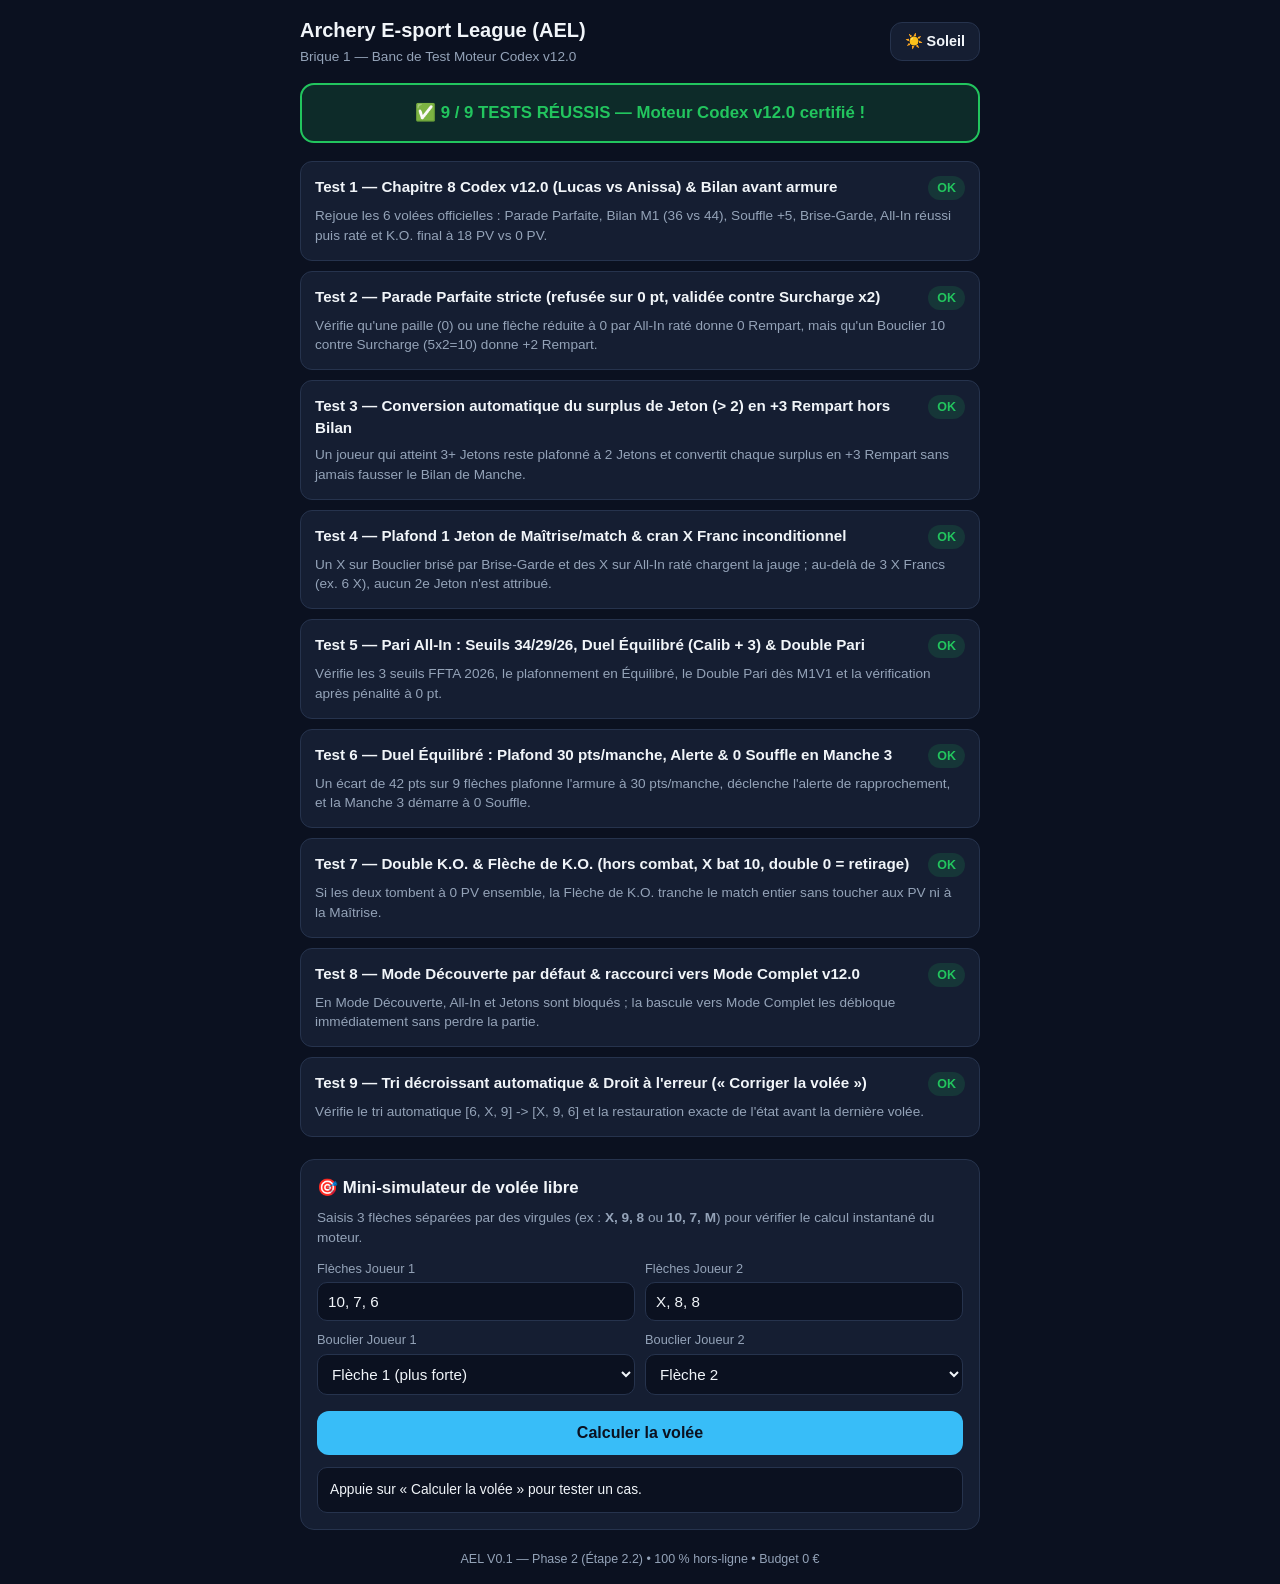
==== index.html @ cdd1b769 "Add files via upload" ====
<!DOCTYPE html>
<html lang="fr">
<head>
  <meta charset="UTF-8">
  <meta name="viewport" content="width=device-width, initial-scale=1.0">
  <title>AEL V0.1 — Banc de Test Moteur Codex v12.0</title>
  <style>
    :root {
      --bg: #0b1120;
      --card: #151e32;
      --border: #26334d;
      --text: #f1f5f9;
      --muted: #94a3b8;
      --accent: #38bdf8;
      --ok: #22c55e;
      --ok-bg: rgba(34, 197, 94, 0.14);
      --ko: #ef4444;
      --ko-bg: rgba(239, 68, 68, 0.14);
      --gold: #facc15;
    }
    body.soleil {
      --bg: #f8fafc;
      --card: #ffffff;
      --border: #cbd5e1;
      --text: #0f172a;
      --muted: #475569;
      --accent: #0284c7;
      --ok: #15803d;
      --ok-bg: #dcfce7;
      --ko: #b91c1c;
      --ko-bg: #fee2e2;
      --gold: #ca8a04;
    }
    * { box-sizing: border-box; }
    body {
      margin: 0;
      font-family: -apple-system, BlinkMacSystemFont, "Segoe UI", Roboto, sans-serif;
      background: var(--bg);
      color: var(--text);
      padding: 16px;
      line-height: 1.45;
    }
    .wrap { max-width: 680px; margin: 0 auto; }
    header {
      display: flex;
      justify-content: space-between;
      align-items: center;
      gap: 12px;
      margin-bottom: 16px;
    }
    h1 { font-size: 1.25rem; margin: 0; }
    .subtitle { font-size: 0.85rem; color: var(--muted); margin-top: 2px; }
    .btn-theme {
      background: var(--card);
      color: var(--text);
      border: 1px solid var(--border);
      border-radius: 12px;
      padding: 10px 14px;
      font-size: 0.9rem;
      font-weight: 600;
      cursor: pointer;
      white-space: nowrap;
    }
    .banner {
      padding: 16px;
      border-radius: 14px;
      margin-bottom: 18px;
      border: 2px solid var(--border);
      font-weight: 700;
      font-size: 1.05rem;
      text-align: center;
    }
    .banner.ok { background: var(--ok-bg); border-color: var(--ok); color: var(--ok); }
    .banner.ko { background: var(--ko-bg); border-color: var(--ko); color: var(--ko); }
    .test-card {
      background: var(--card);
      border: 1px solid var(--border);
      border-radius: 12px;
      padding: 14px;
      margin-bottom: 10px;
    }
    .test-head {
      display: flex;
      justify-content: space-between;
      align-items: flex-start;
      gap: 10px;
      font-weight: 700;
      font-size: 0.95rem;
    }
    .badge {
      padding: 3px 9px;
      border-radius: 999px;
      font-size: 0.78rem;
      font-weight: 800;
      white-space: nowrap;
    }
    .badge.ok { background: var(--ok-bg); color: var(--ok); }
    .badge.ko { background: var(--ko-bg); color: var(--ko); }
    .test-detail {
      margin-top: 6px;
      font-size: 0.85rem;
      color: var(--muted);
    }
    .sim-box {
      background: var(--card);
      border: 1px solid var(--border);
      border-radius: 14px;
      padding: 16px;
      margin-top: 22px;
    }
    .sim-box h2 { margin: 0 0 8px 0; font-size: 1.05rem; }
    .grid2 { display: grid; grid-template-columns: 1fr 1fr; gap: 10px; margin-bottom: 10px; }
    label { display: block; font-size: 0.8rem; color: var(--muted); margin-bottom: 4px; }
    input, select {
      width: 100%;
      padding: 10px;
      border-radius: 10px;
      border: 1px solid var(--border);
      background: var(--bg);
      color: var(--text);
      font-size: 0.95rem;
    }
    .btn-run {
      width: 100%;
      padding: 13px;
      border: none;
      border-radius: 12px;
      background: var(--accent);
      color: #0b1120;
      font-weight: 800;
      font-size: 1rem;
      cursor: pointer;
      margin-top: 6px;
    }
    .sim-out {
      margin-top: 12px;
      padding: 12px;
      border-radius: 10px;
      background: var(--bg);
      border: 1px solid var(--border);
      font-size: 0.86rem;
      white-space: pre-line;
    }
    footer {
      margin-top: 20px;
      text-align: center;
      font-size: 0.78rem;
      color: var(--muted);
    }
  </style>
</head>
<body>
  <div class="wrap">
    <header>
      <div>
        <h1>Archery E-sport League (AEL)</h1>
        <div class="subtitle">Brique 1 — Banc de Test Moteur Codex v12.0</div>
      </div>
      <button class="btn-theme" id="btnTheme" type="button">☀️ Soleil</button>
    </header>

    <div id="globalBanner" class="banner">Exécution des tests automatiques...</div>
    <div id="testsList"></div>

    <section class="sim-box">
      <h2>🎯 Mini-simulateur de volée libre</h2>
      <p class="subtitle" style="margin-bottom:12px;">
        Saisis 3 flèches séparées par des virgules (ex : <strong>X, 9, 8</strong> ou <strong>10, 7, M</strong>) pour vérifier le calcul instantané du moteur.
      </p>
      <div class="grid2">
        <div>
          <label for="f1">Flèches Joueur 1</label>
          <input id="f1" type="text" value="10, 7, 6">
        </div>
        <div>
          <label for="f2">Flèches Joueur 2</label>
          <input id="f2" type="text" value="X, 8, 8">
        </div>
      </div>
      <div class="grid2">
        <div>
          <label for="b1">Bouclier Joueur 1</label>
          <select id="b1">
            <option value="0" selected>Flèche 1 (plus forte)</option>
            <option value="1">Flèche 2</option>
            <option value="2">Flèche 3</option>
            <option value="">Aucun (3 Attaques)</option>
          </select>
        </div>
        <div>
          <label for="b2">Bouclier Joueur 2</label>
          <select id="b2">
            <option value="0">Flèche 1 (plus forte)</option>
            <option value="1" selected>Flèche 2</option>
            <option value="2">Flèche 3</option>
            <option value="">Aucun (3 Attaques)</option>
          </select>
        </div>
      </div>
      <button class="btn-run" id="btnSim" type="button">Calculer la volée</button>
      <div class="sim-out" id="simOut">Appuie sur « Calculer la volée » pour tester un cas.</div>
    </section>

    <footer>AEL V0.1 — Phase 2 (Étape 2.2) • 100 % hors-ligne • Budget 0 €</footer>
  </div>

  <script src="moteur.js"></script>
  <script>
    (function () {
      'use strict';

      // Bascule thème Sombre / Plein Soleil
      const btnTheme = document.getElementById('btnTheme');
      btnTheme.addEventListener('click', function () {
        document.body.classList.toggle('soleil');
        btnTheme.textContent = document.body.classList.contains('soleil') ? '🌙 Sombre' : '☀️ Soleil';
      });

      const M = window.AELMoteur;
      const resultats = [];

      function assert(condition, message) {
        if (!condition) throw new Error(message);
      }

      function executerTest(numero, titre, detail, fn) {
        try {
          fn();
          resultats.push({ numero, titre, detail, ok: true });
        } catch (err) {
          resultats.push({ numero, titre, detail: 'ERREUR : ' + err.message, ok: false });
        }
      }

      // ----------------------------------------------------------------------
      // SUITE OFFICIELLE DES 9 TESTS OBLIGATOIRES (PLAN DE TESTS V0.1)
      // ----------------------------------------------------------------------

      // TEST 1 : Exemple complet Chapitre 8 du Codex v12.0 (Lucas vs Anissa)
      executerTest(
        1,
        'Chapitre 8 Codex v12.0 (Lucas vs Anissa) & Bilan avant armure',
        'Rejoue les 6 volées officielles : Parade Parfaite, Bilan M1 (36 vs 44), Souffle +5, Brise-Garde, All-In réussi puis raté et K.O. final à 18 PV vs 0 PV.',
        function () {
          const match = M.creerMatch({
            modeJeu: 'complet',
            typeDuel: 'pur',
            joueurs: [
              { nom: 'Lucas', arme: 'classique' },
              { nom: 'Anissa', arme: 'classique' }
            ]
          });
          assert(match.joueurs[0].seuilAllIn === 29, 'Seuil Classique doit être 29');

          // M1V1
          M.resoudreVolee(match, { bouclier: 0 }, { bouclier: 1 }, [10, 7, 6], ['X', 8, 8]);
          assert(match.joueurs[0].pv === 89, 'M1V1 Lucas doit être à 89 PV');
          assert(match.joueurs[1].pv === 93, 'M1V1 Anissa doit être à 93 PV');
          assert(match.joueurs[1].armureRempart === 2, 'M1V1 Anissa doit avoir +2 Rempart');
          assert(match.joueurs[1].cransMaitrise === 1, 'M1V1 Anissa doit avoir 1 cran Maîtrise');
          assert(M.getBilanManche(match.joueurs[0]) === 10, 'M1V1 Bilan Lucas = 10');
          assert(M.getBilanManche(match.joueurs[1]) === 4, 'M1V1 Bilan Anissa = 4');

          // M1V2 (Lucas +20 / Anissa +20 dont 2 absorbés par Rempart -> 75 PV)
          M.resoudreVolee(match, {}, {}, [8, 6, 6], [8, 6, 6]);
          assert(match.joueurs[0].pv === 69, 'M1V2 Lucas = 69 PV');
          assert(match.joueurs[1].pv === 75, 'M1V2 Anissa = 75 PV');

          // M1V3 (Anissa Parade Parfaite L1 -> +2 Rempart conservé, gagne M1 36 vs 44)
          const rM1V3 = M.resoudreVolee(match, {}, { bouclier: 0 }, [8, 7, 7], [8, 7, 7]);
          assert(match.joueurs[0].pv === 55, 'Fin M1 Lucas = 55 PV');
          assert(match.joueurs[1].pv === 61, 'Fin M1 Anissa = 61 PV');
          assert(rM1V3.finManche.bilans[0] === 44 && rM1V3.finManche.bilans[1] === 36, 'Bilans M1 attendus : 44 vs 36');
          assert(match.joueurs[1].manchesGagnees === 1, 'Anissa doit mener 1-0');
          assert(M.getArmureActive(match.joueurs[1]) === 7, 'Début M2 Anissa = 7 Armure Active (5 Souffle + 2 Rempart)');
          assert(match.joueurs[0].jetons === 1, 'Début M2 Lucas = 1 Jeton Comeback');

          // M2V1 (Brise-Garde L1 de Lucas sur Bouclier L1 d'Anissa)
          M.resoudreVolee(match, { jeton: { type: 'brise_garde', ligne: 0 } }, { bouclier: 0 }, [10, 9, 8], [9, 8, 7]);
          assert(match.joueurs[0].pv === 40, 'M2V1 Lucas = 40 PV');
          assert(match.joueurs[1].pv === 41, 'M2V1 Anissa = 41 PV');
          assert(M.getArmureActive(match.joueurs[1]) === 0, 'M2V1 Armure Anissa vidée');
          assert(M.getBilanManche(match.joueurs[1]) === 27, 'Bilan M2 Anissa calculé AVANT armure = 27');

          // M2V2 (Pari All-In réussi de Lucas : X+9+8 = 29 >= 29)
          M.resoudreVolee(match, { allIn: true }, { bouclier: 0 }, ['X', 9, 8], [10, 8, 7]);
          assert(match.joueurs[0].pv === 25, 'M2V2 Lucas = 25 PV');
          assert(match.joueurs[1].pv === 7, 'M2V2 Anissa = 7 PV');

          // M2V3 (Riposte All-In ratée d'Anissa : 24 < 29 -> K.O.)
          M.resoudreVolee(match, { bouclier: 0 }, { allIn: true }, [10, 9, 8], [9, 8, 7]);
          assert(match.joueurs[0].pv === 18, 'M2V3 Lucas = 18 PV');
          assert(match.joueurs[0].armureRempart === 2, 'M2V3 Lucas gagne +2 Rempart sur Parade Parfaite 10 vs 4');
          assert(match.joueurs[1].pv === 0, 'M2V3 Anissa tombe à 0 PV');
          assert(match.statut === 'termine' && match.vainqueur === 0, 'Lucas gagne par K.O.');
        }
      );

      // TEST 2 : Parade Parfaite stricte (0 pt refusé, Surcharge x2 validée)
      executerTest(
        2,
        'Parade Parfaite stricte (refusée sur 0 pt, validée contre Surcharge x2)',
        'Vérifie qu\'une paille (0) ou une flèche réduite à 0 par All-In raté donne 0 Rempart, mais qu\'un Bouclier 10 contre Surcharge (5x2=10) donne +2 Rempart.',
        function () {
          const m = M.creerMatch({
            modeJeu: 'complet',
            typeDuel: 'pur',
            joueurs: [{ nom: 'A', arme: 'classique' }, { nom: 'B', arme: 'classique' }]
          });
          // 2a : Bouclier 8 vs Paille M (0) -> 0 Rempart
          M.resoudreVolee(m, { bouclier: 2 }, {}, [10, 9, 8], [10, 9, 'M']);
          assert(m.joueurs[0].armureRempart === 0, 'Parade contre paille 0 ne doit donner 0 Rempart');

          // 2b : Bouclier 8 vs flèche à 1 réduite à 0 par All-In raté -> 0 Rempart
          M.resoudreVolee(m, { bouclier: 2 }, { allIn: true }, [9, 8, 8], [5, 5, 1]);
          assert(m.joueurs[0].armureRempart === 0, 'Parade contre attaque réduite à 0 (All-In raté) = 0 Rempart');

          // 2c : Bouclier 10 vs Surcharge x2 sur 5 (=10) -> Parade Parfaite (+2 Rempart)
          m.joueurs[1].jetons = 1;
          M.resoudreVolee(m, { bouclier: 0 }, { jeton: { type: 'surcharge', ligne: 0 } }, [10, 8, 7], [5, 5, 5]);
          assert(m.joueurs[0].armureRempart === 2, 'Parade contre Surcharge x2 (10 >= 10) doit donner +2 Rempart');
        }
      );

      // TEST 3 : Surplus de Jeton (> 2) converti en +3 Rempart HORS Bilan de Manche
      executerTest(
        3,
        'Conversion automatique du surplus de Jeton (> 2) en +3 Rempart hors Bilan',
        'Un joueur qui atteint 3+ Jetons reste plafonné à 2 Jetons et convertit chaque surplus en +3 Rempart sans jamais fausser le Bilan de Manche.',
        function () {
          const m = M.creerMatch({
            modeJeu: 'complet',
            typeDuel: 'pur',
            joueurs: [{ nom: 'A', arme: 'classique' }, { nom: 'B', arme: 'classique' }]
          });
          // M1 : A perd M1 (2,2,2 vs 3,3,3 -> A=72 PV / B=81 PV, A reçoit +1 Jeton Comeback)
          M.resoudreVolee(m, {}, {}, [2, 2, 2], [3, 3, 3]);
          M.resoudreVolee(m, {}, {}, [2, 2, 2], [3, 3, 3]);
          M.resoudreVolee(m, {}, {}, [2, 2, 2], [3, 3, 3]);
          assert(m.manche === 2 && m.joueurs[0].jetons === 1, 'A doit avoir 1 Jeton en M2');

          // M2 : B a déjà 2 jetons en réserve ; A gagne M2 (3,3,3 vs 2,2,2 -> A=54 PV / B=59 PV) -> M3 décisive
          m.joueurs[1].jetons = 2;
          M.resoudreVolee(m, {}, {}, [3, 3, 3], [2, 2, 2]);
          M.resoudreVolee(m, {}, {}, [3, 3, 3], [2, 2, 2]);
          M.resoudreVolee(m, {}, {}, [3, 3, 3], [2, 2, 2]);
          // Entrée en M3 (1-1) : B perd M2 (+1 Comeback -> surplus +3) ET reçoit Adrénaline (+1 -> surplus +3) = +6 Rempart !
          assert(m.manche === 3, 'On doit être en Manche 3 décisive');
          assert(m.joueurs[1].jetons === 2, 'B reste plafonné à 2 Jetons');
          assert(m.joueurs[1].armureRempart === 6, 'B doit avoir reçu +6 Rempart (2 jetons en surplus x 3)');
          assert(M.getBilanManche(m.joueurs[1]) === 0, 'Le Rempart de surplus ne compte JAMAIS dans le Bilan de Manche');
        }
      );

      // TEST 4 : Plafond strict à 1 Jeton de Maîtrise/match + cran X inconditionnel
      executerTest(
        4,
        'Plafond 1 Jeton de Maîtrise/match & cran X Franc inconditionnel',
        'Un X sur Bouclier brisé par Brise-Garde et des X sur All-In raté chargent la jauge ; au-delà de 3 X Francs (ex. 6 X), aucun 2e Jeton n\'est attribué.',
        function () {
          const m = M.creerMatch({
            modeJeu: 'complet',
            typeDuel: 'pur',
            joueurs: [{ nom: 'A', arme: 'classique' }, { nom: 'B', arme: 'classique' }]
          });
          m.joueurs[1].jetons = 1;
          // Volée 1 : A joue un Bouclier X (12) fracassé par Brise-Garde de B -> +1 cran quand même !
          M.resoudreVolee(m, { bouclier: 0 }, { jeton: { type: 'brise_garde', ligne: 0 } }, ['X', 6, 6], [8, 6, 6]);
          assert(m.joueurs[0].cransMaitrise === 1, 'X sur Bouclier brisé doit donner +1 cran');

          // Volée 2 : A rate son All-In avec 2 X + M (24 < 29) -> +2 crans -> atteint 3/3 -> +1 Jeton de Maîtrise !
          M.resoudreVolee(m, { allIn: true }, {}, ['X', 'X', 'M'], [6, 6, 6]);
          assert(m.joueurs[0].jetonMaitriseObtenu === true, 'Jeton de Maîtrise obtenu à 3 X');
          assert(m.joueurs[0].jetons === 1, 'A possède 1 Jeton');

          // Volée 3 : A tire encore 3 X Francs (6 X au total) -> 0 nouveau Jeton !
          M.resoudreVolee(m, {}, {}, ['X', 'X', 'X'], [5, 5, 5]);
          assert(m.joueurs[0].jetons === 1, 'Plafond strict : aucun 2e Jeton de Maîtrise malgré 6 X');
        }
      );

      // TEST 5 : Pari All-In (Seuils 34/29/26, Calib + 3 plafonné, Double Pari, Pénalité)
      executerTest(
        5,
        'Pari All-In : Seuils 34/29/26, Duel Équilibré (Calib + 3) & Double Pari',
        'Vérifie les 3 seuils FFTA 2026, le plafonnement en Équilibré, le Double Pari dès M1V1 et la vérification après pénalité à 0 pt.',
        function () {
          assert(M.calculerSeuilAllIn('poulies', 'pur') === 34, 'Seuil Poulies = 34');
          assert(M.calculerSeuilAllIn('classique', 'pur') === 29, 'Seuil Classique = 29');
          assert(M.calculerSeuilAllIn('arc_nu', 'pur') === 26, 'Seuil Arc Nu = 26');
          assert(M.calculerSeuilAllIn('classique', 'equilibre', 62) === 23, 'Calib 62 -> floor(20.66)+3 = 23');
          assert(M.calculerSeuilAllIn('classique', 'equilibre', 87) === 29, 'Calib 87 -> plafonné à 29');

          // Double Pari simultané dès M1V1 + flèche pénalisée à 0 pt
          const m = M.creerMatch({
            modeJeu: 'complet',
            typeDuel: 'pur',
            joueurs: [{ nom: 'Poulie', arme: 'poulies' }, { nom: 'ArcNu', arme: 'arc_nu' }]
          });
          // Poulie tire X, X, 10 (34 >= 34 réussi), ArcNu tire X(pénalisé 0), 10, 9 -> 19 < 26 raté !
          const rep = M.resoudreVolee(
            m,
            { allIn: true },
            { allIn: true },
            ['X', 'X', 10],
            [{ code: 'X', penaliteAnnulee: true }, 10, 9]
          );
          assert(rep.allIn[0].reussi === true, 'Poulie 34 >= 34 doit réussir');
          assert(rep.allIn[1].reussi === false, 'ArcNu avec X annulé (19 < 26) doit rater');
          // ArcNu prend 34 (flèches) + 15 (All-In Poulie) + 5 (propre pénalité) = 54 PV -> 45 PV
          assert(m.joueurs[1].pv === 45, 'ArcNu doit passer à 45 PV (99 - 54)');
          // Poulie prend floor(10/2)=5 + floor(9/2)=4 + 0 = 9 PV -> 90 PV
          assert(m.joueurs[0].pv === 90, 'Poulie doit passer à 90 PV (99 - 9)');
        }
      );

      // TEST 6 : Plafond armure d'équilibrage 30 pts/manche & 0 Souffle en Manche 3
      executerTest(
        6,
        'Duel Équilibré : Plafond 30 pts/manche, Alerte & 0 Souffle en Manche 3',
        'Un écart de 42 pts sur 9 flèches plafonne l\'armure à 30 pts/manche, déclenche l\'alerte de rapprochement, et la Manche 3 démarre à 0 Souffle.',
        function () {
          const m = M.creerMatch({
            modeJeu: 'complet',
            typeDuel: 'equilibre',
            joueurs: [
              { nom: 'Expert', arme: 'classique', calibration: 96 },
              { nom: 'Débutant', arme: 'classique', calibration: 54 }
            ]
          });
          assert(m.alerteRapprochement === true, 'Écart 42 > 30 doit déclencher l\'alerte rapprochement');
          assert(m.joueurs[1].trancheEquilibrage === 30, 'Armure d\'équilibrage plafonnée à 30');
          assert(m.joueurs[1].armureEquilibrage === 30, 'Débutant démarre M1 avec 30 d\'armure');

          // On joue M1 (gagnée par Expert) puis M2 (gagnée par Débutant) -> Manche 3 décisive
          for (let v = 0; v < 3; v++) M.resoudreVolee(m, {}, {}, [10, 10, 10], [2, 2, 2]);
          assert(m.manche === 2 && m.joueurs[0].armureSouffle === 5, 'M2 : Expert reçoit +5 Souffle');
          assert(m.joueurs[1].armureEquilibrage === 30, 'M2 : Débutant récupère sa tranche de 30');

          for (let v = 0; v < 3; v++) M.resoudreVolee(m, {}, {}, [3, 3, 3], [6, 6, 6]);
          assert(m.manche === 3, 'Passage en Manche 3 (1-1)');
          assert(m.joueurs[0].armureSouffle === 0 && m.joueurs[1].armureSouffle === 0, 'M3 : 0 Souffle de Victoire pour les deux archers !');
        }
      );

      // TEST 7 : Double K.O. & Flèche de K.O. (hors combat, double 0 = retirage, X bat 10)
      executerTest(
        7,
        'Double K.O. & Flèche de K.O. (hors combat, X bat 10, double 0 = retirage)',
        'Si les deux tombent à 0 PV ensemble, la Flèche de K.O. tranche le match entier sans toucher aux PV ni à la Maîtrise.',
        function () {
          const m = M.creerMatch({
            modeJeu: 'complet',
            typeDuel: 'pur',
            joueurs: [{ nom: 'A', arme: 'classique' }, { nom: 'B', arme: 'classique' }]
          });
          m.joueurs[0].pv = 15;
          m.joueurs[1].pv = 15;
          M.resoudreVolee(m, {}, {}, [8, 8, 8], [8, 8, 8]);
          assert(m.statut === 'fleche_ko_match', 'Double K.O. doit passer en statut fleche_ko_match');

          const ret = M.resoudreFlecheKO(m, 'M', 'M');
          assert(ret.retirage === true, 'Double 0 doit imposer un retirage');

          const fin = M.resoudreFlecheKO(m, 'X', 10);
          assert(fin.retirage === false && fin.gagnant === 0, 'X Franc (12) doit battre 10');
          assert(m.statut === 'termine' && m.vainqueur === 0 && m.motifVictoire === 'double_ko_fleche', 'A gagne le match sur Flèche de K.O.');
          assert(m.joueurs[0].cransMaitrise === 0, 'Flèche de K.O. hors combat = 0 cran Maîtrise');
        }
      );

      // TEST 8 : Bascule fluide Mode Découverte <-> Mode Complet v12.0
      executerTest(
        8,
        'Mode Découverte par défaut & raccourci vers Mode Complet v12.0',
        'En Mode Découverte, All-In et Jetons sont bloqués ; la bascule vers Mode Complet les débloque immédiatement sans perdre la partie.',
        function () {
          const m = M.creerMatch({
            joueurs: [{ nom: 'Démo 1', arme: 'classique' }, { nom: 'Démo 2', arme: 'classique' }]
          });
          assert(m.modeJeu === 'decouverte', 'Mode Découverte actif par défaut');
          assert(M.validerProgrammation(m, 0, { allIn: true }).valide === false, 'All-In refusé en Mode Découverte');

          // Bascule instantanée (raccourci V0.1)
          M.basculerMode(m, 'complet');
          assert(M.validerProgrammation(m, 0, { allIn: true }).valide === true, 'All-In immédiatement autorisé en Mode Complet');
        }
      );

      // TEST 9 : Tri décroissant automatique & Bouton « Corriger la volée »
      executerTest(
        9,
        'Tri décroissant automatique & Droit à l\'erreur (« Corriger la volée »)',
        'Vérifie le tri automatique [6, X, 9] -> [X, 9, 6] et la restauration exacte de l\'état avant la dernière volée.',
        function () {
          const m = M.creerMatch({
            modeJeu: 'complet',
            typeDuel: 'pur',
            joueurs: [{ nom: 'A', arme: 'classique' }, { nom: 'B', arme: 'classique' }]
          });
          const tri = M.trierVolee([6, 'X', 9]);
          assert(tri[0].code === 'X' && tri[1].code === '9' && tri[2].code === '6', 'Tri décroissant attendu : X, 9, 6');

          M.resoudreVolee(m, { bouclier: 0 }, {}, [6, 'X', 9], [8, 8, 8]);
          assert(m.joueurs[0].pv < 99 && m.volee === 2, 'La volée 1 a bien modifié l\'état');

          const corrige = M.annulerDerniereVolee(m);
          assert(corrige.joueurs[0].pv === 99 && corrige.joueurs[1].pv === 99 && corrige.volee === 1, 'Annulation exacte restaurée');
        }
      );

      // Affichage des résultats
      const nbOk = resultats.filter(function (r) { return r.ok; }).length;
      const banner = document.getElementById('globalBanner');
      if (nbOk === resultats.length) {
        banner.className = 'banner ok';
        banner.textContent = '✅ ' + nbOk + ' / ' + resultats.length + ' TESTS RÉUSSIS — Moteur Codex v12.0 certifié !';
      } else {
        banner.className = 'banner ko';
        banner.textContent = '❌ ' + nbOk + ' / ' + resultats.length + ' tests réussis — Bug détecté.';
      }

      const listEl = document.getElementById('testsList');
      resultats.forEach(function (r) {
        const card = document.createElement('div');
        card.className = 'test-card';
        card.innerHTML =
          '<div class="test-head">' +
            '<span>Test ' + r.numero + ' — ' + r.titre + '</span>' +
            '<span class="badge ' + (r.ok ? 'ok' : 'ko') + '">' + (r.ok ? 'OK' : 'ÉCHEC') + '</span>' +
          '</div>' +
          '<div class="test-detail">' + r.detail + '</div>';
        listEl.appendChild(card);
      });

      // Mini-simulateur interactif
      document.getElementById('btnSim').addEventListener('click', function () {
        const out = document.getElementById('simOut');
        try {
          const f1 = document.getElementById('f1').value.split(',').map(function (s) { return s.trim(); });
          const f2 = document.getElementById('f2').value.split(',').map(function (s) { return s.trim(); });
          const b1Val = document.getElementById('b1').value;
          const b2Val = document.getElementById('b2').value;
          const m = M.creerMatch({
            modeJeu: 'complet',
            typeDuel: 'pur',
            joueurs: [{ nom: 'Joueur 1', arme: 'classique' }, { nom: 'Joueur 2', arme: 'classique' }]
          });
          const rep = M.resoudreVolee(
            m,
            { bouclier: b1Val === '' ? null : Number(b1Val) },
            { bouclier: b2Val === '' ? null : Number(b2Val) },
            f1,
            f2
          );
          const lignesTxt = rep.lignes.map(function (l) {
            return 'Ligne ' + l.ligne + ' (' + l.fleches[0].code + ' vs ' + l.fleches[1].code + ') : ' + l.resume;
          }).join('\n');
          out.textContent =
            lignesTxt +
            '\n\nRésultat après volée :' +
            '\n• Joueur 1 : ' + m.joueurs[0].pv + ' PV | Armure Active : ' + M.getArmureActive(m.joueurs[0]) + ' | Bilan : ' + M.getBilanManche(m.joueurs[0]) +
            '\n• Joueur 2 : ' + m.joueurs[1].pv + ' PV | Armure Active : ' + M.getArmureActive(m.joueurs[1]) + ' | Bilan : ' + M.getBilanManche(m.joueurs[1]);
        } catch (err) {
          out.textContent = 'Erreur de saisie : ' + err.message;
        }
      });
    })();
  </script>
</body>
</html>
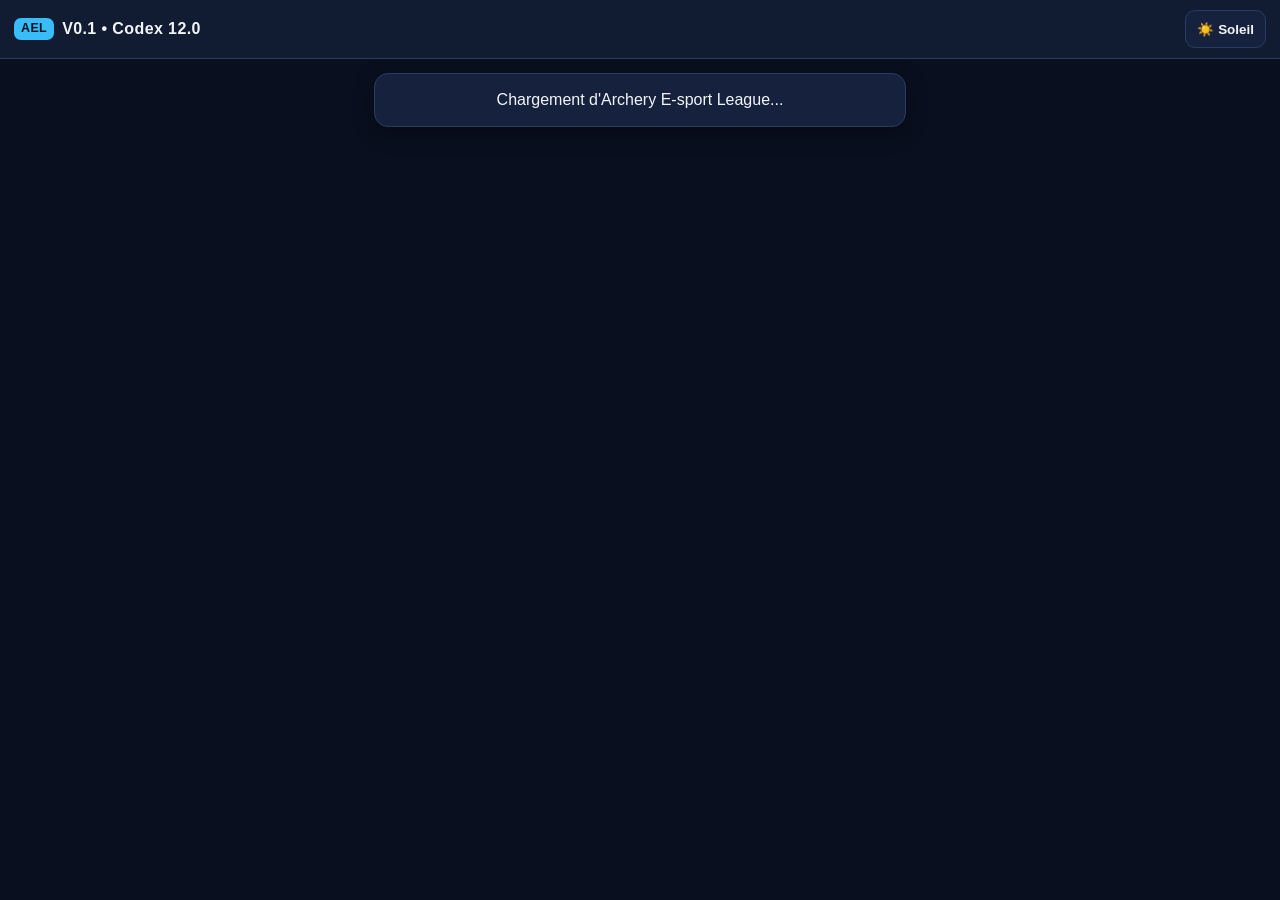
==== commit 8ba624e1: "Rename index (1).html to index.html" ====
--- a/index.html
+++ b/index.html
@@ -2,570 +2,30 @@
 <html lang="fr">
 <head>
   <meta charset="UTF-8">
-  <meta name="viewport" content="width=device-width, initial-scale=1.0">
-  <title>AEL V0.1 — Banc de Test Moteur Codex v12.0</title>
-  <style>
-    :root {
-      --bg: #0b1120;
-      --card: #151e32;
-      --border: #26334d;
-      --text: #f1f5f9;
-      --muted: #94a3b8;
-      --accent: #38bdf8;
-      --ok: #22c55e;
-      --ok-bg: rgba(34, 197, 94, 0.14);
-      --ko: #ef4444;
-      --ko-bg: rgba(239, 68, 68, 0.14);
-      --gold: #facc15;
-    }
-    body.soleil {
-      --bg: #f8fafc;
-      --card: #ffffff;
-      --border: #cbd5e1;
-      --text: #0f172a;
-      --muted: #475569;
-      --accent: #0284c7;
-      --ok: #15803d;
-      --ok-bg: #dcfce7;
-      --ko: #b91c1c;
-      --ko-bg: #fee2e2;
-      --gold: #ca8a04;
-    }
-    * { box-sizing: border-box; }
-    body {
-      margin: 0;
-      font-family: -apple-system, BlinkMacSystemFont, "Segoe UI", Roboto, sans-serif;
-      background: var(--bg);
-      color: var(--text);
-      padding: 16px;
-      line-height: 1.45;
-    }
-    .wrap { max-width: 680px; margin: 0 auto; }
-    header {
-      display: flex;
-      justify-content: space-between;
-      align-items: center;
-      gap: 12px;
-      margin-bottom: 16px;
-    }
-    h1 { font-size: 1.25rem; margin: 0; }
-    .subtitle { font-size: 0.85rem; color: var(--muted); margin-top: 2px; }
-    .btn-theme {
-      background: var(--card);
-      color: var(--text);
-      border: 1px solid var(--border);
-      border-radius: 12px;
-      padding: 10px 14px;
-      font-size: 0.9rem;
-      font-weight: 600;
-      cursor: pointer;
-      white-space: nowrap;
-    }
-    .banner {
-      padding: 16px;
-      border-radius: 14px;
-      margin-bottom: 18px;
-      border: 2px solid var(--border);
-      font-weight: 700;
-      font-size: 1.05rem;
-      text-align: center;
-    }
-    .banner.ok { background: var(--ok-bg); border-color: var(--ok); color: var(--ok); }
-    .banner.ko { background: var(--ko-bg); border-color: var(--ko); color: var(--ko); }
-    .test-card {
-      background: var(--card);
-      border: 1px solid var(--border);
-      border-radius: 12px;
-      padding: 14px;
-      margin-bottom: 10px;
-    }
-    .test-head {
-      display: flex;
-      justify-content: space-between;
-      align-items: flex-start;
-      gap: 10px;
-      font-weight: 700;
-      font-size: 0.95rem;
-    }
-    .badge {
-      padding: 3px 9px;
-      border-radius: 999px;
-      font-size: 0.78rem;
-      font-weight: 800;
-      white-space: nowrap;
-    }
-    .badge.ok { background: var(--ok-bg); color: var(--ok); }
-    .badge.ko { background: var(--ko-bg); color: var(--ko); }
-    .test-detail {
-      margin-top: 6px;
-      font-size: 0.85rem;
-      color: var(--muted);
-    }
-    .sim-box {
-      background: var(--card);
-      border: 1px solid var(--border);
-      border-radius: 14px;
-      padding: 16px;
-      margin-top: 22px;
-    }
-    .sim-box h2 { margin: 0 0 8px 0; font-size: 1.05rem; }
-    .grid2 { display: grid; grid-template-columns: 1fr 1fr; gap: 10px; margin-bottom: 10px; }
-    label { display: block; font-size: 0.8rem; color: var(--muted); margin-bottom: 4px; }
-    input, select {
-      width: 100%;
-      padding: 10px;
-      border-radius: 10px;
-      border: 1px solid var(--border);
-      background: var(--bg);
-      color: var(--text);
-      font-size: 0.95rem;
-    }
-    .btn-run {
-      width: 100%;
-      padding: 13px;
-      border: none;
-      border-radius: 12px;
-      background: var(--accent);
-      color: #0b1120;
-      font-weight: 800;
-      font-size: 1rem;
-      cursor: pointer;
-      margin-top: 6px;
-    }
-    .sim-out {
-      margin-top: 12px;
-      padding: 12px;
-      border-radius: 10px;
-      background: var(--bg);
-      border: 1px solid var(--border);
-      font-size: 0.86rem;
-      white-space: pre-line;
-    }
-    footer {
-      margin-top: 20px;
-      text-align: center;
-      font-size: 0.78rem;
-      color: var(--muted);
-    }
-  </style>
+  <meta name="viewport" content="width=device-width, initial-scale=1.0, maximum-scale=1.0, user-scalable=no">
+  <meta name="theme-color" content="#090f1e">
+  <title>Archery E-sport League (AEL) — V0.1</title>
+  <link rel="stylesheet" href="style.css">
 </head>
 <body>
-  <div class="wrap">
-    <header>
-      <div>
-        <h1>Archery E-sport League (AEL)</h1>
-        <div class="subtitle">Brique 1 — Banc de Test Moteur Codex v12.0</div>
-      </div>
-      <button class="btn-theme" id="btnTheme" type="button">☀️ Soleil</button>
-    </header>
+  <header class="topbar">
+    <div class="brand">
+      <span class="brand-badge">AEL</span>
+      <span>V0.1 • Codex 12.0</span>
+    </div>
+    <div class="topbar-actions">
+      <button id="btnTheme" class="btn-chip" type="button" aria-label="Changer de thème">☀️ Soleil</button>
+      <button id="btnHome" class="btn-chip hidden" type="button" aria-label="Accueil">🏠</button>
+    </div>
+  </header>
 
-    <div id="globalBanner" class="banner">Exécution des tests automatiques...</div>
-    <div id="testsList"></div>
+  <main id="app" class="app-container" aria-live="polite">
+    <div class="card center">Chargement d'Archery E-sport League...</div>
+  </main>
 
-    <section class="sim-box">
-      <h2>🎯 Mini-simulateur de volée libre</h2>
-      <p class="subtitle" style="margin-bottom:12px;">
-        Saisis 3 flèches séparées par des virgules (ex : <strong>X, 9, 8</strong> ou <strong>10, 7, M</strong>) pour vérifier le calcul instantané du moteur.
-      </p>
-      <div class="grid2">
-        <div>
-          <label for="f1">Flèches Joueur 1</label>
-          <input id="f1" type="text" value="10, 7, 6">
-        </div>
-        <div>
-          <label for="f2">Flèches Joueur 2</label>
-          <input id="f2" type="text" value="X, 8, 8">
-        </div>
-      </div>
-      <div class="grid2">
-        <div>
-          <label for="b1">Bouclier Joueur 1</label>
-          <select id="b1">
-            <option value="0" selected>Flèche 1 (plus forte)</option>
-            <option value="1">Flèche 2</option>
-            <option value="2">Flèche 3</option>
-            <option value="">Aucun (3 Attaques)</option>
-          </select>
-        </div>
-        <div>
-          <label for="b2">Bouclier Joueur 2</label>
-          <select id="b2">
-            <option value="0">Flèche 1 (plus forte)</option>
-            <option value="1" selected>Flèche 2</option>
-            <option value="2">Flèche 3</option>
-            <option value="">Aucun (3 Attaques)</option>
-          </select>
-        </div>
-      </div>
-      <button class="btn-run" id="btnSim" type="button">Calculer la volée</button>
-      <div class="sim-out" id="simOut">Appuie sur « Calculer la volée » pour tester un cas.</div>
-    </section>
-
-    <footer>AEL V0.1 — Phase 2 (Étape 2.2) • 100 % hors-ligne • Budget 0 €</footer>
-  </div>
+  <div id="modalRoot" class="hidden"></div>
 
   <script src="moteur.js"></script>
-  <script>
-    (function () {
-      'use strict';
-
-      // Bascule thème Sombre / Plein Soleil
-      const btnTheme = document.getElementById('btnTheme');
-      btnTheme.addEventListener('click', function () {
-        document.body.classList.toggle('soleil');
-        btnTheme.textContent = document.body.classList.contains('soleil') ? '🌙 Sombre' : '☀️ Soleil';
-      });
-
-      const M = window.AELMoteur;
-      const resultats = [];
-
-      function assert(condition, message) {
-        if (!condition) throw new Error(message);
-      }
-
-      function executerTest(numero, titre, detail, fn) {
-        try {
-          fn();
-          resultats.push({ numero, titre, detail, ok: true });
-        } catch (err) {
-          resultats.push({ numero, titre, detail: 'ERREUR : ' + err.message, ok: false });
-        }
-      }
-
-      // ----------------------------------------------------------------------
-      // SUITE OFFICIELLE DES 9 TESTS OBLIGATOIRES (PLAN DE TESTS V0.1)
-      // ----------------------------------------------------------------------
-
-      // TEST 1 : Exemple complet Chapitre 8 du Codex v12.0 (Lucas vs Anissa)
-      executerTest(
-        1,
-        'Chapitre 8 Codex v12.0 (Lucas vs Anissa) & Bilan avant armure',
-        'Rejoue les 6 volées officielles : Parade Parfaite, Bilan M1 (36 vs 44), Souffle +5, Brise-Garde, All-In réussi puis raté et K.O. final à 18 PV vs 0 PV.',
-        function () {
-          const match = M.creerMatch({
-            modeJeu: 'complet',
-            typeDuel: 'pur',
-            joueurs: [
-              { nom: 'Lucas', arme: 'classique' },
-              { nom: 'Anissa', arme: 'classique' }
-            ]
-          });
-          assert(match.joueurs[0].seuilAllIn === 29, 'Seuil Classique doit être 29');
-
-          // M1V1
-          M.resoudreVolee(match, { bouclier: 0 }, { bouclier: 1 }, [10, 7, 6], ['X', 8, 8]);
-          assert(match.joueurs[0].pv === 89, 'M1V1 Lucas doit être à 89 PV');
-          assert(match.joueurs[1].pv === 93, 'M1V1 Anissa doit être à 93 PV');
-          assert(match.joueurs[1].armureRempart === 2, 'M1V1 Anissa doit avoir +2 Rempart');
-          assert(match.joueurs[1].cransMaitrise === 1, 'M1V1 Anissa doit avoir 1 cran Maîtrise');
-          assert(M.getBilanManche(match.joueurs[0]) === 10, 'M1V1 Bilan Lucas = 10');
-          assert(M.getBilanManche(match.joueurs[1]) === 4, 'M1V1 Bilan Anissa = 4');
-
-          // M1V2 (Lucas +20 / Anissa +20 dont 2 absorbés par Rempart -> 75 PV)
-          M.resoudreVolee(match, {}, {}, [8, 6, 6], [8, 6, 6]);
-          assert(match.joueurs[0].pv === 69, 'M1V2 Lucas = 69 PV');
-          assert(match.joueurs[1].pv === 75, 'M1V2 Anissa = 75 PV');
-
-          // M1V3 (Anissa Parade Parfaite L1 -> +2 Rempart conservé, gagne M1 36 vs 44)
-          const rM1V3 = M.resoudreVolee(match, {}, { bouclier: 0 }, [8, 7, 7], [8, 7, 7]);
-          assert(match.joueurs[0].pv === 55, 'Fin M1 Lucas = 55 PV');
-          assert(match.joueurs[1].pv === 61, 'Fin M1 Anissa = 61 PV');
-          assert(rM1V3.finManche.bilans[0] === 44 && rM1V3.finManche.bilans[1] === 36, 'Bilans M1 attendus : 44 vs 36');
-          assert(match.joueurs[1].manchesGagnees === 1, 'Anissa doit mener 1-0');
-          assert(M.getArmureActive(match.joueurs[1]) === 7, 'Début M2 Anissa = 7 Armure Active (5 Souffle + 2 Rempart)');
-          assert(match.joueurs[0].jetons === 1, 'Début M2 Lucas = 1 Jeton Comeback');
-
-          // M2V1 (Brise-Garde L1 de Lucas sur Bouclier L1 d'Anissa)
-          M.resoudreVolee(match, { jeton: { type: 'brise_garde', ligne: 0 } }, { bouclier: 0 }, [10, 9, 8], [9, 8, 7]);
-          assert(match.joueurs[0].pv === 40, 'M2V1 Lucas = 40 PV');
-          assert(match.joueurs[1].pv === 41, 'M2V1 Anissa = 41 PV');
-          assert(M.getArmureActive(match.joueurs[1]) === 0, 'M2V1 Armure Anissa vidée');
-          assert(M.getBilanManche(match.joueurs[1]) === 27, 'Bilan M2 Anissa calculé AVANT armure = 27');
-
-          // M2V2 (Pari All-In réussi de Lucas : X+9+8 = 29 >= 29)
-          M.resoudreVolee(match, { allIn: true }, { bouclier: 0 }, ['X', 9, 8], [10, 8, 7]);
-          assert(match.joueurs[0].pv === 25, 'M2V2 Lucas = 25 PV');
-          assert(match.joueurs[1].pv === 7, 'M2V2 Anissa = 7 PV');
-
-          // M2V3 (Riposte All-In ratée d'Anissa : 24 < 29 -> K.O.)
-          M.resoudreVolee(match, { bouclier: 0 }, { allIn: true }, [10, 9, 8], [9, 8, 7]);
-          assert(match.joueurs[0].pv === 18, 'M2V3 Lucas = 18 PV');
-          assert(match.joueurs[0].armureRempart === 2, 'M2V3 Lucas gagne +2 Rempart sur Parade Parfaite 10 vs 4');
-          assert(match.joueurs[1].pv === 0, 'M2V3 Anissa tombe à 0 PV');
-          assert(match.statut === 'termine' && match.vainqueur === 0, 'Lucas gagne par K.O.');
-        }
-      );
-
-      // TEST 2 : Parade Parfaite stricte (0 pt refusé, Surcharge x2 validée)
-      executerTest(
-        2,
-        'Parade Parfaite stricte (refusée sur 0 pt, validée contre Surcharge x2)',
-        'Vérifie qu\'une paille (0) ou une flèche réduite à 0 par All-In raté donne 0 Rempart, mais qu\'un Bouclier 10 contre Surcharge (5x2=10) donne +2 Rempart.',
-        function () {
-          const m = M.creerMatch({
-            modeJeu: 'complet',
-            typeDuel: 'pur',
-            joueurs: [{ nom: 'A', arme: 'classique' }, { nom: 'B', arme: 'classique' }]
-          });
-          // 2a : Bouclier 8 vs Paille M (0) -> 0 Rempart
-          M.resoudreVolee(m, { bouclier: 2 }, {}, [10, 9, 8], [10, 9, 'M']);
-          assert(m.joueurs[0].armureRempart === 0, 'Parade contre paille 0 ne doit donner 0 Rempart');
-
-          // 2b : Bouclier 8 vs flèche à 1 réduite à 0 par All-In raté -> 0 Rempart
-          M.resoudreVolee(m, { bouclier: 2 }, { allIn: true }, [9, 8, 8], [5, 5, 1]);
-          assert(m.joueurs[0].armureRempart === 0, 'Parade contre attaque réduite à 0 (All-In raté) = 0 Rempart');
-
-          // 2c : Bouclier 10 vs Surcharge x2 sur 5 (=10) -> Parade Parfaite (+2 Rempart)
-          m.joueurs[1].jetons = 1;
-          M.resoudreVolee(m, { bouclier: 0 }, { jeton: { type: 'surcharge', ligne: 0 } }, [10, 8, 7], [5, 5, 5]);
-          assert(m.joueurs[0].armureRempart === 2, 'Parade contre Surcharge x2 (10 >= 10) doit donner +2 Rempart');
-        }
-      );
-
-      // TEST 3 : Surplus de Jeton (> 2) converti en +3 Rempart HORS Bilan de Manche
-      executerTest(
-        3,
-        'Conversion automatique du surplus de Jeton (> 2) en +3 Rempart hors Bilan',
-        'Un joueur qui atteint 3+ Jetons reste plafonné à 2 Jetons et convertit chaque surplus en +3 Rempart sans jamais fausser le Bilan de Manche.',
-        function () {
-          const m = M.creerMatch({
-            modeJeu: 'complet',
-            typeDuel: 'pur',
-            joueurs: [{ nom: 'A', arme: 'classique' }, { nom: 'B', arme: 'classique' }]
-          });
-          // M1 : A perd M1 (2,2,2 vs 3,3,3 -> A=72 PV / B=81 PV, A reçoit +1 Jeton Comeback)
-          M.resoudreVolee(m, {}, {}, [2, 2, 2], [3, 3, 3]);
-          M.resoudreVolee(m, {}, {}, [2, 2, 2], [3, 3, 3]);
-          M.resoudreVolee(m, {}, {}, [2, 2, 2], [3, 3, 3]);
-          assert(m.manche === 2 && m.joueurs[0].jetons === 1, 'A doit avoir 1 Jeton en M2');
-
-          // M2 : B a déjà 2 jetons en réserve ; A gagne M2 (3,3,3 vs 2,2,2 -> A=54 PV / B=59 PV) -> M3 décisive
-          m.joueurs[1].jetons = 2;
-          M.resoudreVolee(m, {}, {}, [3, 3, 3], [2, 2, 2]);
-          M.resoudreVolee(m, {}, {}, [3, 3, 3], [2, 2, 2]);
-          M.resoudreVolee(m, {}, {}, [3, 3, 3], [2, 2, 2]);
-          // Entrée en M3 (1-1) : B perd M2 (+1 Comeback -> surplus +3) ET reçoit Adrénaline (+1 -> surplus +3) = +6 Rempart !
-          assert(m.manche === 3, 'On doit être en Manche 3 décisive');
-          assert(m.joueurs[1].jetons === 2, 'B reste plafonné à 2 Jetons');
-          assert(m.joueurs[1].armureRempart === 6, 'B doit avoir reçu +6 Rempart (2 jetons en surplus x 3)');
-          assert(M.getBilanManche(m.joueurs[1]) === 0, 'Le Rempart de surplus ne compte JAMAIS dans le Bilan de Manche');
-        }
-      );
-
-      // TEST 4 : Plafond strict à 1 Jeton de Maîtrise/match + cran X inconditionnel
-      executerTest(
-        4,
-        'Plafond 1 Jeton de Maîtrise/match & cran X Franc inconditionnel',
-        'Un X sur Bouclier brisé par Brise-Garde et des X sur All-In raté chargent la jauge ; au-delà de 3 X Francs (ex. 6 X), aucun 2e Jeton n\'est attribué.',
-        function () {
-          const m = M.creerMatch({
-            modeJeu: 'complet',
-            typeDuel: 'pur',
-            joueurs: [{ nom: 'A', arme: 'classique' }, { nom: 'B', arme: 'classique' }]
-          });
-          m.joueurs[1].jetons = 1;
-          // Volée 1 : A joue un Bouclier X (12) fracassé par Brise-Garde de B -> +1 cran quand même !
-          M.resoudreVolee(m, { bouclier: 0 }, { jeton: { type: 'brise_garde', ligne: 0 } }, ['X', 6, 6], [8, 6, 6]);
-          assert(m.joueurs[0].cransMaitrise === 1, 'X sur Bouclier brisé doit donner +1 cran');
-
-          // Volée 2 : A rate son All-In avec 2 X + M (24 < 29) -> +2 crans -> atteint 3/3 -> +1 Jeton de Maîtrise !
-          M.resoudreVolee(m, { allIn: true }, {}, ['X', 'X', 'M'], [6, 6, 6]);
-          assert(m.joueurs[0].jetonMaitriseObtenu === true, 'Jeton de Maîtrise obtenu à 3 X');
-          assert(m.joueurs[0].jetons === 1, 'A possède 1 Jeton');
-
-          // Volée 3 : A tire encore 3 X Francs (6 X au total) -> 0 nouveau Jeton !
-          M.resoudreVolee(m, {}, {}, ['X', 'X', 'X'], [5, 5, 5]);
-          assert(m.joueurs[0].jetons === 1, 'Plafond strict : aucun 2e Jeton de Maîtrise malgré 6 X');
-        }
-      );
-
-      // TEST 5 : Pari All-In (Seuils 34/29/26, Calib + 3 plafonné, Double Pari, Pénalité)
-      executerTest(
-        5,
-        'Pari All-In : Seuils 34/29/26, Duel Équilibré (Calib + 3) & Double Pari',
-        'Vérifie les 3 seuils FFTA 2026, le plafonnement en Équilibré, le Double Pari dès M1V1 et la vérification après pénalité à 0 pt.',
-        function () {
-          assert(M.calculerSeuilAllIn('poulies', 'pur') === 34, 'Seuil Poulies = 34');
-          assert(M.calculerSeuilAllIn('classique', 'pur') === 29, 'Seuil Classique = 29');
-          assert(M.calculerSeuilAllIn('arc_nu', 'pur') === 26, 'Seuil Arc Nu = 26');
-          assert(M.calculerSeuilAllIn('classique', 'equilibre', 62) === 23, 'Calib 62 -> floor(20.66)+3 = 23');
-          assert(M.calculerSeuilAllIn('classique', 'equilibre', 87) === 29, 'Calib 87 -> plafonné à 29');
-
-          // Double Pari simultané dès M1V1 + flèche pénalisée à 0 pt
-          const m = M.creerMatch({
-            modeJeu: 'complet',
-            typeDuel: 'pur',
-            joueurs: [{ nom: 'Poulie', arme: 'poulies' }, { nom: 'ArcNu', arme: 'arc_nu' }]
-          });
-          // Poulie tire X, X, 10 (34 >= 34 réussi), ArcNu tire X(pénalisé 0), 10, 9 -> 19 < 26 raté !
-          const rep = M.resoudreVolee(
-            m,
-            { allIn: true },
-            { allIn: true },
-            ['X', 'X', 10],
-            [{ code: 'X', penaliteAnnulee: true }, 10, 9]
-          );
-          assert(rep.allIn[0].reussi === true, 'Poulie 34 >= 34 doit réussir');
-          assert(rep.allIn[1].reussi === false, 'ArcNu avec X annulé (19 < 26) doit rater');
-          // ArcNu prend 34 (flèches) + 15 (All-In Poulie) + 5 (propre pénalité) = 54 PV -> 45 PV
-          assert(m.joueurs[1].pv === 45, 'ArcNu doit passer à 45 PV (99 - 54)');
-          // Poulie prend floor(10/2)=5 + floor(9/2)=4 + 0 = 9 PV -> 90 PV
-          assert(m.joueurs[0].pv === 90, 'Poulie doit passer à 90 PV (99 - 9)');
-        }
-      );
-
-      // TEST 6 : Plafond armure d'équilibrage 30 pts/manche & 0 Souffle en Manche 3
-      executerTest(
-        6,
-        'Duel Équilibré : Plafond 30 pts/manche, Alerte & 0 Souffle en Manche 3',
-        'Un écart de 42 pts sur 9 flèches plafonne l\'armure à 30 pts/manche, déclenche l\'alerte de rapprochement, et la Manche 3 démarre à 0 Souffle.',
-        function () {
-          const m = M.creerMatch({
-            modeJeu: 'complet',
-            typeDuel: 'equilibre',
-            joueurs: [
-              { nom: 'Expert', arme: 'classique', calibration: 96 },
-              { nom: 'Débutant', arme: 'classique', calibration: 54 }
-            ]
-          });
-          assert(m.alerteRapprochement === true, 'Écart 42 > 30 doit déclencher l\'alerte rapprochement');
-          assert(m.joueurs[1].trancheEquilibrage === 30, 'Armure d\'équilibrage plafonnée à 30');
-          assert(m.joueurs[1].armureEquilibrage === 30, 'Débutant démarre M1 avec 30 d\'armure');
-
-          // On joue M1 (gagnée par Expert) puis M2 (gagnée par Débutant) -> Manche 3 décisive
-          for (let v = 0; v < 3; v++) M.resoudreVolee(m, {}, {}, [10, 10, 10], [2, 2, 2]);
-          assert(m.manche === 2 && m.joueurs[0].armureSouffle === 5, 'M2 : Expert reçoit +5 Souffle');
-          assert(m.joueurs[1].armureEquilibrage === 30, 'M2 : Débutant récupère sa tranche de 30');
-
-          for (let v = 0; v < 3; v++) M.resoudreVolee(m, {}, {}, [3, 3, 3], [6, 6, 6]);
-          assert(m.manche === 3, 'Passage en Manche 3 (1-1)');
-          assert(m.joueurs[0].armureSouffle === 0 && m.joueurs[1].armureSouffle === 0, 'M3 : 0 Souffle de Victoire pour les deux archers !');
-        }
-      );
-
-      // TEST 7 : Double K.O. & Flèche de K.O. (hors combat, double 0 = retirage, X bat 10)
-      executerTest(
-        7,
-        'Double K.O. & Flèche de K.O. (hors combat, X bat 10, double 0 = retirage)',
-        'Si les deux tombent à 0 PV ensemble, la Flèche de K.O. tranche le match entier sans toucher aux PV ni à la Maîtrise.',
-        function () {
-          const m = M.creerMatch({
-            modeJeu: 'complet',
-            typeDuel: 'pur',
-            joueurs: [{ nom: 'A', arme: 'classique' }, { nom: 'B', arme: 'classique' }]
-          });
-          m.joueurs[0].pv = 15;
-          m.joueurs[1].pv = 15;
-          M.resoudreVolee(m, {}, {}, [8, 8, 8], [8, 8, 8]);
-          assert(m.statut === 'fleche_ko_match', 'Double K.O. doit passer en statut fleche_ko_match');
-
-          const ret = M.resoudreFlecheKO(m, 'M', 'M');
-          assert(ret.retirage === true, 'Double 0 doit imposer un retirage');
-
-          const fin = M.resoudreFlecheKO(m, 'X', 10);
-          assert(fin.retirage === false && fin.gagnant === 0, 'X Franc (12) doit battre 10');
-          assert(m.statut === 'termine' && m.vainqueur === 0 && m.motifVictoire === 'double_ko_fleche', 'A gagne le match sur Flèche de K.O.');
-          assert(m.joueurs[0].cransMaitrise === 0, 'Flèche de K.O. hors combat = 0 cran Maîtrise');
-        }
-      );
-
-      // TEST 8 : Bascule fluide Mode Découverte <-> Mode Complet v12.0
-      executerTest(
-        8,
-        'Mode Découverte par défaut & raccourci vers Mode Complet v12.0',
-        'En Mode Découverte, All-In et Jetons sont bloqués ; la bascule vers Mode Complet les débloque immédiatement sans perdre la partie.',
-        function () {
-          const m = M.creerMatch({
-            joueurs: [{ nom: 'Démo 1', arme: 'classique' }, { nom: 'Démo 2', arme: 'classique' }]
-          });
-          assert(m.modeJeu === 'decouverte', 'Mode Découverte actif par défaut');
-          assert(M.validerProgrammation(m, 0, { allIn: true }).valide === false, 'All-In refusé en Mode Découverte');
-
-          // Bascule instantanée (raccourci V0.1)
-          M.basculerMode(m, 'complet');
-          assert(M.validerProgrammation(m, 0, { allIn: true }).valide === true, 'All-In immédiatement autorisé en Mode Complet');
-        }
-      );
-
-      // TEST 9 : Tri décroissant automatique & Bouton « Corriger la volée »
-      executerTest(
-        9,
-        'Tri décroissant automatique & Droit à l\'erreur (« Corriger la volée »)',
-        'Vérifie le tri automatique [6, X, 9] -> [X, 9, 6] et la restauration exacte de l\'état avant la dernière volée.',
-        function () {
-          const m = M.creerMatch({
-            modeJeu: 'complet',
-            typeDuel: 'pur',
-            joueurs: [{ nom: 'A', arme: 'classique' }, { nom: 'B', arme: 'classique' }]
-          });
-          const tri = M.trierVolee([6, 'X', 9]);
-          assert(tri[0].code === 'X' && tri[1].code === '9' && tri[2].code === '6', 'Tri décroissant attendu : X, 9, 6');
-
-          M.resoudreVolee(m, { bouclier: 0 }, {}, [6, 'X', 9], [8, 8, 8]);
-          assert(m.joueurs[0].pv < 99 && m.volee === 2, 'La volée 1 a bien modifié l\'état');
-
-          const corrige = M.annulerDerniereVolee(m);
-          assert(corrige.joueurs[0].pv === 99 && corrige.joueurs[1].pv === 99 && corrige.volee === 1, 'Annulation exacte restaurée');
-        }
-      );
-
-      // Affichage des résultats
-      const nbOk = resultats.filter(function (r) { return r.ok; }).length;
-      const banner = document.getElementById('globalBanner');
-      if (nbOk === resultats.length) {
-        banner.className = 'banner ok';
-        banner.textContent = '✅ ' + nbOk + ' / ' + resultats.length + ' TESTS RÉUSSIS — Moteur Codex v12.0 certifié !';
-      } else {
-        banner.className = 'banner ko';
-        banner.textContent = '❌ ' + nbOk + ' / ' + resultats.length + ' tests réussis — Bug détecté.';
-      }
-
-      const listEl = document.getElementById('testsList');
-      resultats.forEach(function (r) {
-        const card = document.createElement('div');
-        card.className = 'test-card';
-        card.innerHTML =
-          '<div class="test-head">' +
-            '<span>Test ' + r.numero + ' — ' + r.titre + '</span>' +
-            '<span class="badge ' + (r.ok ? 'ok' : 'ko') + '">' + (r.ok ? 'OK' : 'ÉCHEC') + '</span>' +
-          '</div>' +
-          '<div class="test-detail">' + r.detail + '</div>';
-        listEl.appendChild(card);
-      });
-
-      // Mini-simulateur interactif
-      document.getElementById('btnSim').addEventListener('click', function () {
-        const out = document.getElementById('simOut');
-        try {
-          const f1 = document.getElementById('f1').value.split(',').map(function (s) { return s.trim(); });
-          const f2 = document.getElementById('f2').value.split(',').map(function (s) { return s.trim(); });
-          const b1Val = document.getElementById('b1').value;
-          const b2Val = document.getElementById('b2').value;
-          const m = M.creerMatch({
-            modeJeu: 'complet',
-            typeDuel: 'pur',
-            joueurs: [{ nom: 'Joueur 1', arme: 'classique' }, { nom: 'Joueur 2', arme: 'classique' }]
-          });
-          const rep = M.resoudreVolee(
-            m,
-            { bouclier: b1Val === '' ? null : Number(b1Val) },
-            { bouclier: b2Val === '' ? null : Number(b2Val) },
-            f1,
-            f2
-          );
-          const lignesTxt = rep.lignes.map(function (l) {
-            return 'Ligne ' + l.ligne + ' (' + l.fleches[0].code + ' vs ' + l.fleches[1].code + ') : ' + l.resume;
-          }).join('\n');
-          out.textContent =
-            lignesTxt +
-            '\n\nRésultat après volée :' +
-            '\n• Joueur 1 : ' + m.joueurs[0].pv + ' PV | Armure Active : ' + M.getArmureActive(m.joueurs[0]) + ' | Bilan : ' + M.getBilanManche(m.joueurs[0]) +
-            '\n• Joueur 2 : ' + m.joueurs[1].pv + ' PV | Armure Active : ' + M.getArmureActive(m.joueurs[1]) + ' | Bilan : ' + M.getBilanManche(m.joueurs[1]);
-        } catch (err) {
-          out.textContent = 'Erreur de saisie : ' + err.message;
-        }
-      });
-    })();
-  </script>
+  <script src="app.js"></script>
 </body>
 </html>
--- a/style.css
+++ b/style.css
@@ -0,0 +1,745 @@
+/* ============================================================================
+ * ARCHERY E-SPORT LEAGUE (AEL) — INTERFACE MOBILE TERRAIN V0.1
+ * Fichier : style.css (Brique 2 — Ergonomie < 5 s/volée, Sombre / Plein Soleil)
+ * ============================================================================ */
+
+:root {
+  /* Thème Sombre "E-sport" (par défaut — salle & économie batterie) */
+  --bg: #090f1e;
+  --bg-elev: #111b31;
+  --card: #16223d;
+  --card-soft: #1d2c4f;
+  --border: #2a3c63;
+  --text: #f1f5f9;
+  --muted: #94a3b8;
+
+  --accent: #38bdf8;
+  --accent-text: #041322;
+  --primary: #22c55e;
+  --primary-text: #041b0c;
+  --danger: #ef4444;
+  --danger-bg: rgba(239, 68, 68, 0.16);
+  --warn: #f59e0b;
+  --warn-bg: rgba(245, 158, 11, 0.16);
+  --shield: #3b82f6;
+  --shield-bg: rgba(59, 130, 246, 0.18);
+  --token: #a855f7;
+  --token-bg: rgba(168, 85, 247, 0.18);
+  --gold: #facc15;
+  --gold-bg: rgba(250, 204, 21, 0.16);
+
+  --j1: #38bdf8;
+  --j2: #fb7185;
+
+  --radius: 14px;
+  --radius-sm: 10px;
+  --shadow: 0 6px 20px rgba(0, 0, 0, 0.35);
+}
+
+body.soleil {
+  /* Thème Clair "Plein Soleil" (haute lisibilité extérieur) */
+  --bg: #f1f5f9;
+  --bg-elev: #e2e8f0;
+  --card: #ffffff;
+  --card-soft: #f8fafc;
+  --border: #cbd5e1;
+  --text: #0f172a;
+  --muted: #475569;
+
+  --accent: #0284c7;
+  --accent-text: #ffffff;
+  --primary: #15803d;
+  --primary-text: #ffffff;
+  --danger: #dc2626;
+  --danger-bg: #fee2e2;
+  --warn: #b45309;
+  --warn-bg: #fef3c7;
+  --shield: #1d4ed8;
+  --shield-bg: #dbeafe;
+  --token: #7e22ce;
+  --token-bg: #f3e8ff;
+  --gold: #a16207;
+  --gold-bg: #fef9c3;
+
+  --j1: #0369a1;
+  --j2: #be123c;
+
+  --shadow: 0 4px 14px rgba(15, 23, 42, 0.08);
+}
+
+* {
+  box-sizing: border-box;
+  -webkit-tap-highlight-color: transparent;
+}
+
+html, body {
+  margin: 0;
+  padding: 0;
+  background: var(--bg);
+  color: var(--text);
+  font-family: -apple-system, BlinkMacSystemFont, "Segoe UI", Roboto, Helvetica, Arial, sans-serif;
+  line-height: 1.4;
+  overscroll-behavior-y: contain; /* Bloque le glisser-actualiser accidentel sur mobile */
+  min-height: 100dvh;
+}
+
+button, input, select {
+  font-family: inherit;
+  touch-action: manipulation;
+}
+
+/* --- En-tête fixe minimal --- */
+.topbar {
+  position: sticky;
+  top: 0;
+  z-index: 40;
+  background: var(--bg-elev);
+  border-bottom: 1px solid var(--border);
+  padding: 10px 14px;
+  display: flex;
+  align-items: center;
+  justify-content: space-between;
+  gap: 8px;
+}
+
+.brand {
+  display: flex;
+  align-items: center;
+  gap: 8px;
+  font-weight: 900;
+  letter-spacing: 0.4px;
+  font-size: 1rem;
+}
+
+.brand-badge {
+  background: var(--accent);
+  color: var(--accent-text);
+  padding: 2px 7px;
+  border-radius: 7px;
+  font-size: 0.78rem;
+  font-weight: 900;
+}
+
+.topbar-actions {
+  display: flex;
+  align-items: center;
+  gap: 6px;
+}
+
+.btn-chip {
+  background: var(--card);
+  color: var(--text);
+  border: 1px solid var(--border);
+  border-radius: 10px;
+  padding: 7px 11px;
+  font-size: 0.84rem;
+  font-weight: 700;
+  cursor: pointer;
+  min-height: 38px;
+  display: inline-flex;
+  align-items: center;
+  gap: 5px;
+}
+
+.btn-chip:active { transform: scale(0.97); }
+
+/* --- Conteneur principal --- */
+.app-container {
+  max-width: 560px;
+  margin: 0 auto;
+  padding: 14px 14px 36px;
+}
+
+/* --- Cartes & Typographie --- */
+.card {
+  background: var(--card);
+  border: 1px solid var(--border);
+  border-radius: var(--radius);
+  padding: 15px;
+  margin-bottom: 12px;
+  box-shadow: var(--shadow);
+}
+
+.card-accent {
+  border-color: var(--accent);
+}
+
+.card-warn {
+  background: var(--warn-bg);
+  border-color: var(--warn);
+}
+
+.card-danger {
+  background: var(--danger-bg);
+  border-color: var(--danger);
+}
+
+h1, h2, h3 {
+  margin: 0 0 8px 0;
+  line-height: 1.25;
+}
+
+h1 { font-size: 1.4rem; }
+h2 { font-size: 1.15rem; }
+h3 { font-size: 1rem; }
+
+.muted { color: var(--muted); font-size: 0.88rem; }
+.small { font-size: 0.8rem; }
+.center { text-align: center; }
+.mt-8 { margin-top: 8px; }
+.mt-12 { margin-top: 12px; }
+.mt-16 { margin-top: 16px; }
+.mb-8 { margin-bottom: 8px; }
+.mb-12 { margin-bottom: 12px; }
+
+/* --- Boutons principaux (gros boutons terrain >= 50px) --- */
+.btn {
+  width: 100%;
+  min-height: 52px;
+  padding: 13px 16px;
+  border-radius: var(--radius);
+  border: none;
+  font-size: 1rem;
+  font-weight: 800;
+  cursor: pointer;
+  display: inline-flex;
+  align-items: center;
+  justify-content: center;
+  gap: 8px;
+  transition: transform 0.08s ease, opacity 0.15s ease;
+}
+
+.btn:active { transform: scale(0.98); }
+.btn:disabled { opacity: 0.45; cursor: not-allowed; }
+
+.btn-primary { background: var(--primary); color: var(--primary-text); }
+.btn-accent { background: var(--accent); color: var(--accent-text); }
+.btn-danger { background: var(--danger); color: #ffffff; }
+.btn-warn { background: var(--warn); color: #090f1e; }
+.btn-ghost {
+  background: var(--card-soft);
+  color: var(--text);
+  border: 1px solid var(--border);
+}
+.btn-link {
+  background: transparent;
+  color: var(--accent);
+  border: none;
+  padding: 10px 6px;
+  min-height: 40px;
+  font-size: 0.9rem;
+  font-weight: 700;
+  text-decoration: underline;
+  cursor: pointer;
+  width: 100%;
+}
+
+.btn-row {
+  display: grid;
+  grid-template-columns: 1fr 1fr;
+  gap: 10px;
+}
+
+/* --- Sélecteurs / Pills --- */
+.pill-group {
+  display: grid;
+  gap: 8px;
+}
+.pill-group.cols-2 { grid-template-columns: 1fr 1fr; }
+.pill-group.cols-3 { grid-template-columns: 1fr 1fr 1fr; }
+
+.pill {
+  background: var(--bg);
+  color: var(--text);
+  border: 2px solid var(--border);
+  border-radius: var(--radius-sm);
+  padding: 11px 8px;
+  min-height: 48px;
+  font-size: 0.88rem;
+  font-weight: 700;
+  cursor: pointer;
+  text-align: center;
+  display: flex;
+  flex-direction: column;
+  align-items: center;
+  justify-content: center;
+  gap: 2px;
+}
+
+.pill.active {
+  border-color: var(--accent);
+  background: rgba(56, 189, 248, 0.16);
+  color: var(--text);
+}
+
+.pill .pill-sub {
+  font-size: 0.74rem;
+  font-weight: 600;
+  color: var(--muted);
+}
+
+/* --- Champs de saisie --- */
+.field { margin-bottom: 12px; }
+.field label {
+  display: block;
+  font-size: 0.84rem;
+  font-weight: 700;
+  color: var(--muted);
+  margin-bottom: 5px;
+}
+.input {
+  width: 100%;
+  min-height: 48px;
+  padding: 10px 12px;
+  border-radius: var(--radius-sm);
+  border: 2px solid var(--border);
+  background: var(--bg);
+  color: var(--text);
+  font-size: 1rem;
+  font-weight: 600;
+}
+.input:focus {
+  outline: none;
+  border-color: var(--accent);
+}
+
+/* --- Case à cocher tactile (Échauffement) --- */
+.check-card {
+  display: flex;
+  align-items: center;
+  gap: 12px;
+  padding: 14px;
+  border-radius: var(--radius-sm);
+  border: 2px solid var(--border);
+  background: var(--bg);
+  cursor: pointer;
+  font-weight: 700;
+}
+.check-card.checked {
+  border-color: var(--primary);
+  background: rgba(34, 197, 94, 0.12);
+}
+.check-box {
+  width: 26px;
+  height: 26px;
+  border-radius: 7px;
+  border: 2px solid var(--border);
+  display: inline-flex;
+  align-items: center;
+  justify-content: center;
+  font-size: 1rem;
+  flex-shrink: 0;
+  background: var(--card);
+}
+.check-card.checked .check-box {
+  background: var(--primary);
+  border-color: var(--primary);
+  color: var(--primary-text);
+}
+
+/* --- Bandeau Combat Épuré (HUD Jeu de Combat) --- */
+.hud {
+  background: var(--card);
+  border: 1px solid var(--border);
+  border-radius: var(--radius);
+  padding: 10px;
+  margin-bottom: 12px;
+  box-shadow: var(--shadow);
+}
+
+.hud-meta {
+  display: flex;
+  justify-content: space-between;
+  align-items: center;
+  gap: 8px;
+  margin-bottom: 8px;
+  font-size: 0.82rem;
+  font-weight: 800;
+}
+
+.hud-tag {
+  background: var(--bg);
+  border: 1px solid var(--border);
+  padding: 3px 8px;
+  border-radius: 999px;
+}
+
+.hud-fighters {
+  display: grid;
+  grid-template-columns: 1fr 1fr;
+  gap: 10px;
+}
+
+.hud-p {
+  background: var(--bg);
+  border: 1px solid var(--border);
+  border-radius: 10px;
+  padding: 9px;
+}
+
+.hud-p.p0 { border-top: 3px solid var(--j1); }
+.hud-p.p1 { border-top: 3px solid var(--j2); }
+
+.hud-name-row {
+  display: flex;
+  justify-content: space-between;
+  align-items: center;
+  gap: 4px;
+  margin-bottom: 5px;
+}
+
+.hud-name {
+  font-weight: 900;
+  font-size: 0.92rem;
+  white-space: nowrap;
+  overflow: hidden;
+  text-overflow: ellipsis;
+}
+
+.hud-manches {
+  display: inline-flex;
+  gap: 4px;
+  flex-shrink: 0;
+}
+
+.dot-manche {
+  width: 11px;
+  height: 11px;
+  border-radius: 50%;
+  border: 2px solid var(--muted);
+}
+.dot-manche.won {
+  background: var(--gold);
+  border-color: var(--gold);
+}
+
+.hp-bar-wrap {
+  width: 100%;
+  height: 10px;
+  background: var(--card-soft);
+  border-radius: 999px;
+  overflow: hidden;
+  margin-bottom: 5px;
+}
+.hp-bar {
+  height: 100%;
+  border-radius: 999px;
+  transition: width 0.3s ease;
+}
+.hp-bar.high { background: var(--primary); }
+.hp-bar.mid { background: var(--warn); }
+.hp-bar.low { background: var(--danger); }
+
+.hud-stats {
+  display: flex;
+  justify-content: space-between;
+  align-items: center;
+  font-size: 0.88rem;
+  font-weight: 800;
+}
+
+.hud-pv { font-size: 1.02rem; }
+.hud-armor {
+  background: var(--shield-bg);
+  color: var(--shield);
+  padding: 2px 7px;
+  border-radius: 7px;
+  font-size: 0.82rem;
+}
+
+.hud-substats {
+  display: flex;
+  justify-content: space-between;
+  align-items: center;
+  margin-top: 5px;
+  font-size: 0.75rem;
+  color: var(--muted);
+  font-weight: 700;
+}
+
+/* --- Programmation secrète --- */
+.prog-line {
+  background: var(--bg);
+  border: 2px solid var(--border);
+  border-radius: var(--radius-sm);
+  padding: 11px;
+  margin-bottom: 9px;
+}
+.prog-line.is-shield {
+  border-color: var(--shield);
+  background: var(--shield-bg);
+}
+.prog-line.is-token {
+  border-color: var(--token);
+  background: var(--token-bg);
+}
+.prog-line.is-allin {
+  border-color: var(--warn);
+  opacity: 0.78;
+}
+
+.prog-line-top {
+  display: flex;
+  justify-content: space-between;
+  align-items: center;
+  gap: 8px;
+  margin-bottom: 8px;
+}
+
+.prog-role-badge {
+  font-size: 0.8rem;
+  font-weight: 800;
+  padding: 3px 9px;
+  border-radius: 999px;
+  background: var(--card-soft);
+}
+
+.prog-btns {
+  display: flex;
+  flex-wrap: wrap;
+  gap: 6px;
+}
+
+.mini-btn {
+  flex: 1;
+  min-width: 92px;
+  min-height: 42px;
+  padding: 8px 10px;
+  border-radius: 9px;
+  border: 1px solid var(--border);
+  background: var(--card);
+  color: var(--text);
+  font-size: 0.84rem;
+  font-weight: 800;
+  cursor: pointer;
+}
+.mini-btn.active-shield { background: var(--shield); color: #ffffff; border-color: var(--shield); }
+.mini-btn.active-token { background: var(--token); color: #ffffff; border-color: var(--token); }
+.mini-btn:disabled { opacity: 0.35; cursor: not-allowed; }
+
+.allin-box {
+  border: 2px dashed var(--warn);
+  border-radius: var(--radius);
+  padding: 13px;
+  background: var(--bg);
+  margin: 12px 0;
+}
+.allin-box.active {
+  border-style: solid;
+  background: var(--warn-bg);
+}
+
+/* --- Écran-rideau opaque blindé --- */
+.curtain-screen {
+  min-height: 75dvh;
+  display: flex;
+  flex-direction: column;
+  align-items: center;
+  justify-content: center;
+  text-align: center;
+  padding: 24px 16px;
+  background: var(--card);
+  border: 2px solid var(--accent);
+  border-radius: 18px;
+  box-shadow: var(--shadow);
+}
+.curtain-icon {
+  font-size: 3.4rem;
+  margin-bottom: 12px;
+}
+
+/* --- Chronomètre plein écran / terrain --- */
+.chrono-panel {
+  border-radius: 18px;
+  padding: 24px 16px;
+  text-align: center;
+  border: 3px solid var(--border);
+  background: var(--card);
+  margin-bottom: 14px;
+  transition: background 0.2s ease, border-color 0.2s ease;
+}
+.chrono-panel.phase-prep {
+  background: #facc15;
+  border-color: #ca8a04;
+  color: #0f172a;
+}
+.chrono-panel.phase-shoot {
+  background: #16a34a;
+  border-color: #15803d;
+  color: #ffffff;
+}
+.chrono-panel.phase-warn {
+  background: #ea580c;
+  border-color: #c2410c;
+  color: #ffffff;
+}
+.chrono-panel.phase-done {
+  background: #dc2626;
+  border-color: #991b1b;
+  color: #ffffff;
+}
+
+.chrono-status {
+  font-size: 1.05rem;
+  font-weight: 900;
+  text-transform: uppercase;
+  letter-spacing: 0.8px;
+}
+.chrono-digits {
+  font-size: 4.5rem;
+  font-weight: 900;
+  font-variant-numeric: tabular-nums;
+  line-height: 1.05;
+  margin: 10px 0;
+}
+
+/* --- Saisie des flèches & Pavé World Archery --- */
+.slots-grid {
+  display: grid;
+  grid-template-columns: 1fr 1fr;
+  gap: 10px;
+  margin-bottom: 12px;
+}
+
+.player-slots {
+  background: var(--card);
+  border: 2px solid var(--border);
+  border-radius: var(--radius);
+  padding: 10px;
+}
+.player-slots.active-player {
+  border-color: var(--accent);
+}
+.player-slots-title {
+  font-weight: 800;
+  font-size: 0.88rem;
+  margin-bottom: 8px;
+  display: flex;
+  justify-content: space-between;
+}
+
+.arrow-slots {
+  display: grid;
+  grid-template-columns: repeat(3, 1fr);
+  gap: 6px;
+}
+
+.arrow-slot {
+  height: 48px;
+  border-radius: 10px;
+  border: 2px solid var(--border);
+  background: var(--bg);
+  color: var(--text);
+  font-size: 1.1rem;
+  font-weight: 900;
+  display: flex;
+  align-items: center;
+  justify-content: center;
+  cursor: pointer;
+}
+.arrow-slot.active-slot {
+  border-color: var(--accent);
+  box-shadow: 0 0 0 2px rgba(56, 189, 248, 0.35);
+}
+
+/* Couleurs officielles World Archery */
+.wa-pad {
+  display: grid;
+  grid-template-columns: repeat(3, 1fr);
+  gap: 8px;
+}
+.wa-key {
+  min-height: 58px;
+  border-radius: 12px;
+  border: 2px solid rgba(0, 0, 0, 0.25);
+  font-size: 1.35rem;
+  font-weight: 900;
+  cursor: pointer;
+  display: flex;
+  flex-direction: column;
+  align-items: center;
+  justify-content: center;
+  box-shadow: 0 3px 0 rgba(0, 0, 0, 0.25);
+}
+.wa-key:active { transform: translateY(2px); box-shadow: none; }
+.wa-key small { font-size: 0.68rem; font-weight: 800; opacity: 0.85; }
+
+.wa-yellow { background: #facc15; color: #0f172a; }
+.wa-red { background: #ef4444; color: #ffffff; }
+.wa-blue { background: #2563eb; color: #ffffff; }
+.wa-black { background: #1e293b; color: #ffffff; border-color: #64748b; }
+.wa-white { background: #ffffff; color: #0f172a; border-color: #94a3b8; }
+.wa-miss { background: #64748b; color: #ffffff; }
+
+/* --- Révélation étape par étape --- */
+.reveal-card {
+  background: var(--bg);
+  border: 1px solid var(--border);
+  border-radius: var(--radius-sm);
+  padding: 12px;
+  margin-bottom: 9px;
+  animation: fadeSlide 0.2s ease;
+}
+@keyframes fadeSlide {
+  from { opacity: 0; transform: translateY(6px); }
+  to { opacity: 1; transform: translateY(0); }
+}
+.reveal-duel {
+  display: grid;
+  grid-template-columns: 1fr auto 1fr;
+  align-items: center;
+  gap: 8px;
+  text-align: center;
+  margin: 6px 0;
+}
+.score-pill {
+  display: inline-flex;
+  align-items: center;
+  justify-content: center;
+  min-width: 36px;
+  height: 34px;
+  padding: 0 8px;
+  border-radius: 9px;
+  font-weight: 900;
+  font-size: 1rem;
+}
+
+/* --- Modale Détails / Confirmation --- */
+.modal-backdrop {
+  position: fixed;
+  inset: 0;
+  z-index: 90;
+  background: rgba(2, 6, 23, 0.78);
+  display: flex;
+  align-items: flex-end;
+  justify-content: center;
+  padding: 12px;
+}
+.modal-sheet {
+  width: 100%;
+  max-width: 540px;
+  max-height: 85dvh;
+  overflow-y: auto;
+  background: var(--card);
+  border: 1px solid var(--border);
+  border-radius: 18px;
+  padding: 18px;
+  box-shadow: var(--shadow);
+}
+.detail-row {
+  display: flex;
+  justify-content: space-between;
+  padding: 6px 0;
+  border-bottom: 1px solid var(--border);
+  font-size: 0.9rem;
+}
+.detail-row:last-child { border-bottom: none; }
+
+.calib-grid {
+  display: grid;
+  grid-template-columns: repeat(3, 1fr);
+  gap: 6px;
+  margin-top: 6px;
+}
+
+.hidden { display: none !important; }
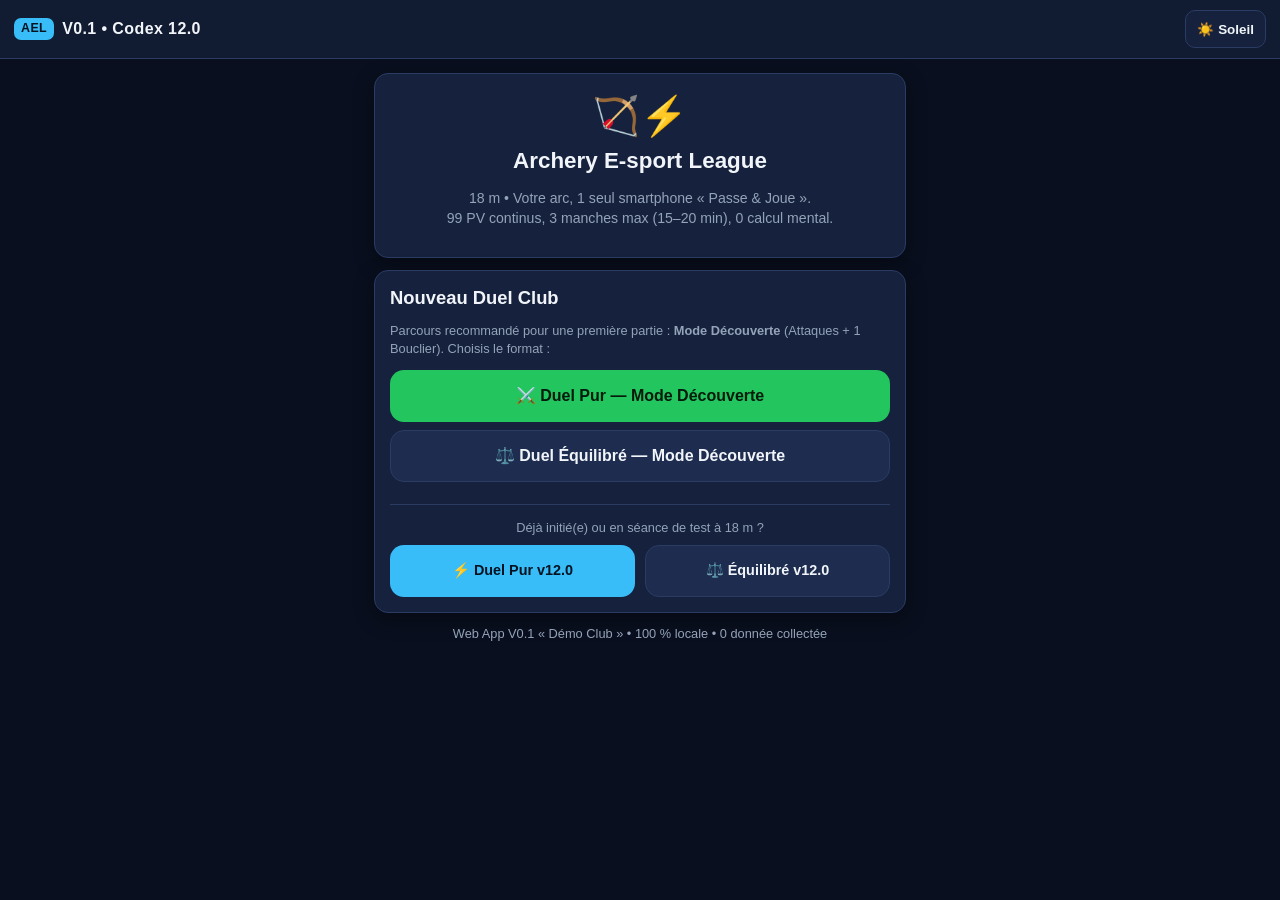
==== commit 177a724c: "Add files via upload" ====
--- a/index.html
+++ b/index.html
@@ -4,7 +4,13 @@
   <meta charset="UTF-8">
   <meta name="viewport" content="width=device-width, initial-scale=1.0, maximum-scale=1.0, user-scalable=no">
   <meta name="theme-color" content="#090f1e">
+  <meta name="apple-mobile-web-app-capable" content="yes">
+  <meta name="apple-mobile-web-app-status-bar-style" content="black-translucent">
+  <meta name="apple-mobile-web-app-title" content="AEL">
   <title>Archery E-sport League (AEL) — V0.1</title>
+  <link rel="manifest" href="manifest.json">
+  <link rel="icon" href="icon.svg" type="image/svg+xml">
+  <link rel="apple-touch-icon" href="icon.svg">
   <link rel="stylesheet" href="style.css">
 </head>
 <body>
@@ -27,5 +33,14 @@
 
   <script src="moteur.js"></script>
   <script src="app.js"></script>
+  <script>
+    if ('serviceWorker' in navigator) {
+      window.addEventListener('load', () => {
+        navigator.serviceWorker.register('./sw.js')
+          .then(reg => console.log('AEL Service Worker actif :', reg.scope))
+          .catch(err => console.error('Erreur Service Worker AEL :', err));
+      });
+    }
+  </script>
 </body>
-</html>
+</html>
